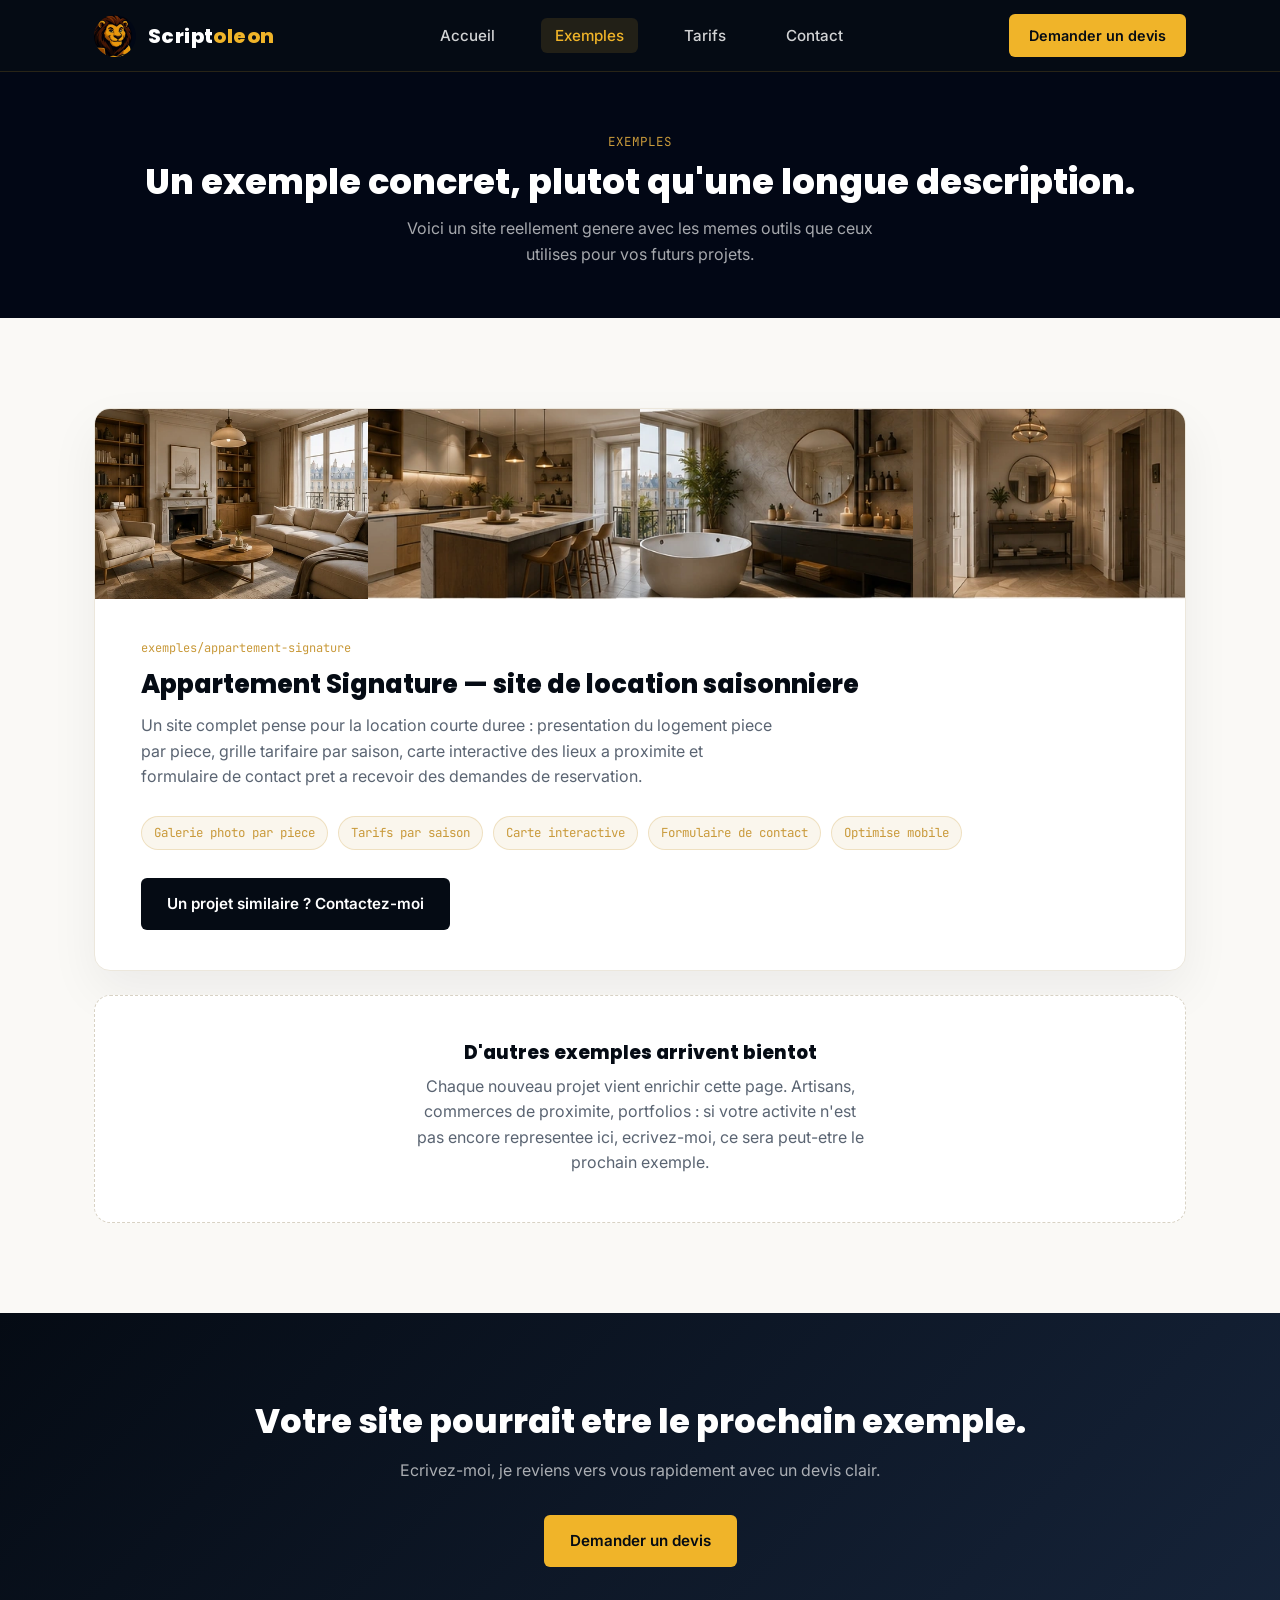
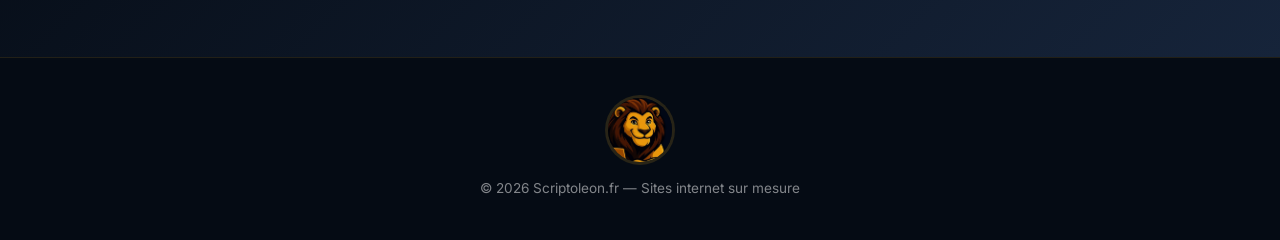
==== exemples.html @ 13a3fce4 "premier upload premier upload" ====
<!DOCTYPE html>
<html lang="fr">
<head>
<meta charset="UTF-8">
<meta name="viewport" content="width=device-width, initial-scale=1.0">
<title>Exemples | Scriptoleon</title>
<meta name="description" content="Decouvrez un exemple concret de site cree par Scriptoleon : presentation, tarifs, carte interactive et formulaire de contact.">
<meta name="theme-color" content="#050b14">
<link rel="stylesheet" href="styles.css">
</head>
<body>

<nav class="nav-bar">
    <div class="nav-interieur">
        <a href="index.html" class="nav-marque">
            <img src="images/lion-logo.webp" alt="Scriptoleon">
            <span>Script<em>oleon</em></span>
        </a>
        <ul class="nav-liens">
            <li><a href="index.html">Accueil</a></li>
            <li><a href="exemples.html" class="actif">Exemples</a></li>
            <li><a href="tarifs.html">Tarifs</a></li>
            <li><a href="contact.html">Contact</a></li>
        </ul>
        <a href="contact.html" class="nav-cta desktop">Demander un devis</a>
        <button class="nav-burger" id="navBurger" aria-label="Menu" aria-expanded="false">
            <span></span><span></span><span></span>
        </button>
    </div>
    <div class="nav-mobile" id="navMobile">
        <a href="index.html">Accueil</a>
        <a href="exemples.html" class="actif">Exemples</a>
        <a href="tarifs.html">Tarifs</a>
        <a href="contact.html">Contact</a>
        <a href="contact.html" class="nav-cta">Demander un devis</a>
    </div>
</nav>

<header class="hero-page">
    <div class="conteneur">
        <span class="section-eyebrow">Exemples</span>
        <h1>Un exemple concret, plutot qu'une longue description.</h1>
        <p>Voici un site reellement genere avec les memes outils que ceux utilises pour vos futurs projets.</p>
    </div>
</header>

<section>
    <div class="conteneur">

        <div class="exemple-grand">
            <div class="exemple-grille-photos">
                <img src="images/exemple-salon.webp" alt="Salon">
                <img src="images/exemple-cuisine.webp" alt="Cuisine">
                <img src="images/exemple-sdb.webp" alt="Salle de bain">
                <img src="images/exemple-entree.webp" alt="Entree">
            </div>
            <div class="exemple-grand-contenu">
                <span class="exemple-tag mono">exemples/appartement-signature</span>
                <h2>Appartement Signature — site de location saisonniere</h2>
                <p>
                    Un site complet pense pour la location courte duree : presentation
                    du logement piece par piece, grille tarifaire par saison, carte
                    interactive des lieux a proximite et formulaire de contact pret
                    a recevoir des demandes de reservation.
                </p>
                <div class="exemple-fonctionnalites">
                    <span>Galerie photo par piece</span>
                    <span>Tarifs par saison</span>
                    <span>Carte interactive</span>
                    <span>Formulaire de contact</span>
                    <span>Optimise mobile</span>
                </div>
                <div class="exemple-grand-boutons">
                    <a href="contact.html" class="btn btn-navy">Un projet similaire ? Contactez-moi</a>
                </div>
            </div>
        </div>

        <div class="a-venir">
            <h3>D'autres exemples arrivent bientot</h3>
            <p>
                Chaque nouveau projet vient enrichir cette page. Artisans,
                commerces de proximite, portfolios : si votre activite n'est pas
                encore representee ici, ecrivez-moi, ce sera peut-etre le prochain
                exemple.
            </p>
        </div>

    </div>
</section>

<section class="cta-final">
    <div class="conteneur">
        <h2>Votre site pourrait etre le prochain exemple.</h2>
        <p>Ecrivez-moi, je reviens vers vous rapidement avec un devis clair.</p>
        <a href="contact.html" class="btn btn-or">Demander un devis</a>
    </div>
</section>

<footer>
    <div class="conteneur">
        <img src="images/lion-logo.webp" alt="Scriptoleon" class="lion-mini">
        <p>&copy; 2026 Scriptoleon.fr — Sites internet sur mesure</p>
    </div>
</footer>

<script>
    const burger = document.getElementById('navBurger');
    const menuMobile = document.getElementById('navMobile');
    burger.addEventListener('click', () => {
        const ouvert = menuMobile.classList.toggle('ouvert');
        burger.classList.toggle('ouvert', ouvert);
        burger.setAttribute('aria-expanded', ouvert);
    });
</script>
</body>
</html>
---- styles.css ----
/* ============================================================
   SCRIPTOLEON.FR — Feuille de styles principale
   Palette : bleu marine + or (identite propre du createur,
   distincte du chocolat/or utilise pour les sites clients)
   ============================================================ */

@import url('https://fonts.googleapis.com/css2?family=Poppins:wght@600;700;800&family=Inter:wght@400;500;600&family=JetBrains+Mono:wght@400;500&display=swap');

:root {
    --navy: #050b14;
    --navy-2: #0d1826;
    --navy-3: #16243a;
    --or: #f0b429;
    --or-doux: #c99a3b;
    --creme: #faf9f6;
    --texte-sombre: #14181f;
    --texte-att: #5a6472;
    --blanc: #ffffff;
}

* { box-sizing: border-box; margin: 0; padding: 0; -webkit-tap-highlight-color: transparent; }

html { scroll-behavior: smooth; }

body {
    font-family: 'Inter', sans-serif;
    color: var(--texte-sombre);
    background: var(--creme);
    line-height: 1.6;
}

h1, h2, h3 {
    font-family: 'Poppins', sans-serif;
    font-weight: 800;
    line-height: 1.15;
}

.mono {
    font-family: 'JetBrains Mono', monospace;
}

a { text-decoration: none; color: inherit; }

img { max-width: 100%; display: block; }

.conteneur {
    max-width: 1140px;
    margin: 0 auto;
    padding: 0 24px;
}

/* ============================================================
   NAVIGATION
   ============================================================ */
.nav-bar {
    background: var(--navy);
    position: sticky;
    top: 0;
    z-index: 100;
    border-bottom: 1px solid rgba(240, 180, 41, 0.15);
}

.nav-interieur {
    max-width: 1140px;
    margin: 0 auto;
    padding: 14px 24px;
    display: flex;
    align-items: center;
    justify-content: space-between;
}

.nav-marque {
    display: flex;
    align-items: center;
    gap: 12px;
}

.nav-marque img {
    width: 42px;
    height: 42px;
    border-radius: 50%;
    object-fit: cover;
}

.nav-marque span {
    font-family: 'Poppins', sans-serif;
    font-weight: 800;
    font-size: 1.25rem;
    color: var(--blanc);
    letter-spacing: 0.02em;
}

.nav-marque span em {
    font-style: normal;
    color: var(--or);
}

.nav-liens {
    display: flex;
    gap: 32px;
    list-style: none;
}

.nav-liens a {
    color: rgba(255,255,255,0.82);
    font-size: 0.95rem;
    font-weight: 500;
    padding: 8px 14px;
    border-radius: 6px;
    transition: color 0.2s, background 0.2s;
}

.nav-liens a:hover {
    color: var(--or);
    background: rgba(240, 180, 41, 0.09);
}

.nav-liens a.actif {
    color: var(--or);
    background: rgba(240, 180, 41, 0.12);
}

.nav-cta {
    background: var(--or);
    color: var(--navy) !important;
    padding: 10px 20px;
    border-radius: 6px;
    font-weight: 600;
    font-size: 0.9rem;
    transition: transform 0.15s, box-shadow 0.15s;
}

.nav-cta:hover {
    transform: translateY(-1px);
    box-shadow: 0 6px 16px rgba(240, 180, 41, 0.35);
}

.nav-burger {
    display: none;
    flex-direction: column;
    gap: 5px;
    background: none;
    border: none;
    cursor: pointer;
    padding: 6px;
    z-index: 110;
}
.nav-burger span {
    width: 24px;
    height: 2px;
    background: var(--or);
    transition: transform 0.25s, opacity 0.25s;
}
.nav-burger.ouvert span:nth-child(1) { transform: translateY(7px) rotate(45deg); }
.nav-burger.ouvert span:nth-child(2) { opacity: 0; }
.nav-burger.ouvert span:nth-child(3) { transform: translateY(-7px) rotate(-45deg); }

.nav-mobile {
    display: none;
    flex-direction: column;
    background: var(--navy-2);
    border-top: 1px solid rgba(240,180,41,0.15);
    padding: 10px 24px 20px;
}
.nav-mobile.ouvert { display: flex; }

.nav-mobile a {
    color: rgba(255,255,255,0.82);
    padding: 13px 10px;
    font-weight: 500;
    border-radius: 6px;
    transition: color 0.2s, background 0.2s;
}
.nav-mobile a:hover,
.nav-mobile a.actif {
    color: var(--or);
    background: rgba(240, 180, 41, 0.09);
}
.nav-mobile .nav-cta {
    display: inline-block;
    text-align: center;
    margin-top: 10px;
    background: var(--or) !important;
    color: var(--navy) !important;
}
.nav-mobile .nav-cta:hover {
    background: var(--or) !important;
    transform: translateY(-1px);
}

/* ============================================================
   HERO
   ============================================================ */
.hero {
    background: #020715;
    background-image:
        radial-gradient(circle at 85% 20%, rgba(240,180,41,0.10), transparent 45%);
    padding: 70px 0 0 0;
    overflow: hidden;
}

.hero-interieur {
    max-width: 1140px;
    margin: 0 auto;
    padding: 0 24px;
    display: grid;
    grid-template-columns: 1.1fr 0.9fr;
    align-items: center;
    gap: 40px;
}

.hero-eyebrow {
    display: inline-flex;
    align-items: center;
    gap: 8px;
    font-family: 'JetBrains Mono', monospace;
    font-size: 0.78rem;
    color: var(--or);
    background: rgba(240, 180, 41, 0.09);
    border: 1px solid rgba(240, 180, 41, 0.3);
    padding: 6px 12px;
    border-radius: 100px;
    margin-bottom: 22px;
}

.hero h1 {
    color: var(--blanc);
    font-size: 2.7rem;
    margin-bottom: 20px;
}

.hero h1 em {
    font-style: normal;
    color: var(--or);
}

.hero p.lead {
    color: rgba(255,255,255,0.72);
    font-size: 1.08rem;
    max-width: 480px;
    margin-bottom: 32px;
}

.hero-boutons {
    display: flex;
    gap: 14px;
    flex-wrap: wrap;
}

.btn {
    display: inline-block;
    padding: 14px 26px;
    border-radius: 6px;
    font-weight: 600;
    font-size: 0.95rem;
    transition: transform 0.15s, box-shadow 0.15s, background 0.15s;
}

.btn-or {
    background: var(--or);
    color: var(--navy);
}
.btn-or:hover {
    transform: translateY(-2px);
    box-shadow: 0 10px 24px rgba(240, 180, 41, 0.3);
}
.btn-or:active,
.btn-or:focus,
.btn-or:visited {
    background: var(--or);
    color: var(--navy);
}

.btn-outline {
    background: transparent;
    color: var(--blanc);
    border: 1px solid rgba(255,255,255,0.3);
}
.btn-outline:hover {
    border-color: var(--or);
    color: var(--or);
}

.hero-image {
    position: relative;
    display: flex;
    justify-content: center;
    align-self: end;
}
.hero-image img {
    width: 100%;
    max-width: 460px;
}

/* ============================================================
   TERMINAL DECORATIF (element signature)
   ============================================================ */
.terminal {
    background: var(--navy-2);
    border: 1px solid rgba(240,180,41,0.2);
    border-radius: 10px;
    overflow: hidden;
    font-family: 'JetBrains Mono', monospace;
    font-size: 0.85rem;
    box-shadow: 0 20px 50px rgba(0,0,0,0.35);
}
.terminal-barre {
    background: var(--navy-3);
    padding: 10px 14px;
    display: flex;
    gap: 6px;
}
.terminal-barre span {
    width: 10px; height: 10px; border-radius: 50%;
    background: rgba(255,255,255,0.2);
}
.terminal-corps {
    padding: 18px 20px;
    color: #cdd6e3;
}
.terminal-corps .prompt { color: var(--or); }
.terminal-corps .succes { color: #7bc98d; }
.terminal-corps div { margin-bottom: 6px; }

/* ============================================================
   SECTIONS GENERALES
   ============================================================ */
section {
    padding: 90px 0;
}

.section-eyebrow {
    font-family: 'JetBrains Mono', monospace;
    font-size: 0.78rem;
    color: var(--or-doux);
    text-transform: uppercase;
    letter-spacing: 0.08em;
    margin-bottom: 10px;
    display: block;
}

.section-titre {
    font-size: 2rem;
    margin-bottom: 16px;
    max-width: 600px;
}

.section-intro {
    color: var(--texte-att);
    max-width: 560px;
    margin-bottom: 50px;
    font-size: 1.02rem;
}

/* --- Etapes (processus, numerotation justifiee : ordre reel) --- */
.etapes {
    display: grid;
    grid-template-columns: repeat(3, 1fr);
    gap: 30px;
}

.etape {
    background: var(--blanc);
    border: 1px solid #ece7dc;
    border-radius: 12px;
    padding: 32px 26px;
    position: relative;
}

.etape .numero {
    font-family: 'JetBrains Mono', monospace;
    font-size: 0.85rem;
    color: var(--or-doux);
    background: rgba(201, 154, 59, 0.1);
    display: inline-block;
    padding: 4px 10px;
    border-radius: 100px;
    margin-bottom: 18px;
}

.etape h3 {
    font-size: 1.15rem;
    margin-bottom: 10px;
    color: var(--navy);
}

.etape p {
    color: var(--texte-att);
    font-size: 0.95rem;
}

/* --- Section sombre (pourquoi Scriptoleon) --- */
.section-sombre {
    background: var(--navy);
    color: var(--blanc);
}
.section-sombre .section-titre { color: var(--blanc); }
.section-sombre .section-intro { color: rgba(255,255,255,0.65); }

.atouts {
    display: grid;
    grid-template-columns: repeat(2, 1fr);
    gap: 24px 40px;
}

.atout {
    display: flex;
    gap: 16px;
}

.atout .puce {
    width: 38px; height: 38px;
    background: rgba(240,180,41,0.12);
    border: 1px solid rgba(240,180,41,0.3);
    border-radius: 8px;
    display: flex; align-items: center; justify-content: center;
    color: var(--or);
    font-family: 'JetBrains Mono', monospace;
    font-weight: 600;
    flex-shrink: 0;
}

.atout h3 {
    font-size: 1.02rem;
    margin-bottom: 6px;
    color: var(--blanc);
}
.atout p {
    color: rgba(255,255,255,0.6);
    font-size: 0.92rem;
}

/* --- Exemple concret --- */
.exemple-carte {
    background: var(--blanc);
    border: 1px solid #ece7dc;
    border-radius: 16px;
    overflow: hidden;
    display: grid;
    grid-template-columns: 1fr 1fr;
    box-shadow: 0 20px 50px rgba(20, 24, 31, 0.06);
}

.exemple-texte {
    padding: 46px;
    display: flex;
    flex-direction: column;
    justify-content: center;
}

.exemple-tag {
    font-family: 'JetBrains Mono', monospace;
    font-size: 0.75rem;
    color: var(--or-doux);
    margin-bottom: 14px;
}

.exemple-texte h3 {
    color: var(--navy);
    font-size: 1.4rem;
    margin-bottom: 12px;
}
.exemple-texte p {
    color: var(--texte-att);
    margin-bottom: 24px;
    font-size: 0.96rem;
}

.exemple-image {
    background: var(--navy);
    position: relative;
}
.exemple-image img {
    width: 100%;
    height: 100%;
    object-fit: cover;
    opacity: 0.92;
}

/* --- CTA final --- */
.cta-final {
    background: linear-gradient(135deg, var(--navy) 0%, var(--navy-3) 100%);
    text-align: center;
    padding: 90px 0;
}
.cta-final h2 {
    color: var(--blanc);
    font-size: 2.1rem;
    margin-bottom: 16px;
}
.cta-final p {
    color: rgba(255,255,255,0.65);
    margin-bottom: 32px;
}

/* ============================================================
   FOOTER
   ============================================================ */
footer {
    background: var(--navy);
    border-top: 1px solid rgba(240,180,41,0.12);
    padding: 40px 0;
    text-align: center;
}
footer p {
    color: rgba(255,255,255,0.5);
    font-size: 0.85rem;
}
footer .lion-mini {
    width: 64px; height: 64px;
    border-radius: 50%;
    object-fit: cover;
    margin: 0 auto 16px;
    box-shadow: 0 0 0 3px rgba(240,180,41,0.15);
}

/* ============================================================
   PAGES SECONDAIRES — petit hero
   ============================================================ */
.hero-page {
    background: #020715;
    padding: 60px 0 50px;
    text-align: center;
}
.hero-page .section-eyebrow { justify-content: center; display: flex; }
.hero-page h1 {
    color: var(--blanc);
    font-size: 2.2rem;
    margin-bottom: 14px;
}
.hero-page p {
    color: rgba(255,255,255,0.65);
    max-width: 520px;
    margin: 0 auto;
}

/* ============================================================
   GALERIE D'EXEMPLES
   ============================================================ */
.exemple-grand {
    background: var(--blanc);
    border: 1px solid #ece7dc;
    border-radius: 16px;
    overflow: hidden;
    box-shadow: 0 20px 50px rgba(20, 24, 31, 0.06);
    margin-bottom: 24px;
}

.exemple-grille-photos {
    display: grid;
    grid-template-columns: repeat(4, 1fr);
}
.exemple-grille-photos img {
    width: 100%;
    height: 190px;
    object-fit: cover;
}

.exemple-grand-contenu {
    padding: 40px 46px;
}

.exemple-grand-contenu .exemple-tag {
    margin-bottom: 12px;
    display: block;
}

.exemple-grand-contenu h2 {
    color: var(--navy);
    font-size: 1.6rem;
    margin-bottom: 14px;
}

.exemple-grand-contenu p {
    color: var(--texte-att);
    max-width: 640px;
    margin-bottom: 26px;
}

.exemple-fonctionnalites {
    display: flex;
    flex-wrap: wrap;
    gap: 10px;
    margin-bottom: 28px;
}
.exemple-fonctionnalites span {
    font-family: 'JetBrains Mono', monospace;
    font-size: 0.78rem;
    background: rgba(201, 154, 59, 0.09);
    color: var(--or-doux);
    border: 1px solid rgba(201, 154, 59, 0.25);
    padding: 6px 12px;
    border-radius: 100px;
}

.exemple-grand-boutons {
    display: flex;
    gap: 14px;
    flex-wrap: wrap;
}

.btn-navy {
    background: var(--navy);
    color: var(--blanc);
}
.btn-navy:hover {
    transform: translateY(-2px);
    box-shadow: 0 10px 24px rgba(5, 11, 20, 0.25);
}

.a-venir {
    background: var(--blanc);
    border: 1px dashed #d8d2c4;
    border-radius: 16px;
    padding: 46px;
    text-align: center;
}
.a-venir h3 {
    color: var(--navy);
    font-size: 1.15rem;
    margin-bottom: 10px;
}
.a-venir p {
    color: var(--texte-att);
    max-width: 460px;
    margin: 0 auto;
}

@media (max-width: 860px) {
    .exemple-grille-photos { grid-template-columns: repeat(2, 1fr); }
}

/* ============================================================
   CARTES TARIFAIRES
   ============================================================ */
.grille-tarifs {
    display: grid;
    grid-template-columns: repeat(3, 1fr);
    gap: 26px;
    margin-bottom: 60px;
}

.carte-tarif {
    background: var(--blanc);
    border: 1px solid #ece7dc;
    border-radius: 16px;
    padding: 36px 30px;
    display: flex;
    flex-direction: column;
}

.carte-tarif.mise-en-avant {
    border: 2px solid var(--or);
    box-shadow: 0 20px 50px rgba(240, 180, 41, 0.12);
    position: relative;
}

.badge-populaire {
    position: absolute;
    top: -13px;
    left: 30px;
    background: var(--or);
    color: var(--navy);
    font-size: 0.72rem;
    font-weight: 700;
    padding: 4px 12px;
    border-radius: 100px;
    text-transform: uppercase;
    letter-spacing: 0.04em;
}

.carte-tarif h3 {
    color: var(--navy);
    font-size: 1.15rem;
    margin-bottom: 8px;
}

.carte-tarif .description-carte {
    color: var(--texte-att);
    font-size: 0.9rem;
    margin-bottom: 20px;
}

.carte-tarif .prix {
    font-family: 'Poppins', sans-serif;
    font-weight: 800;
    font-size: 2.1rem;
    color: var(--navy);
    margin-bottom: 4px;
}
.carte-tarif .prix span {
    font-size: 0.95rem;
    font-weight: 500;
    color: var(--texte-att);
}

.carte-tarif .a-partir-de {
    font-family: 'JetBrains Mono', monospace;
    font-size: 0.72rem;
    color: var(--or-doux);
    text-transform: uppercase;
    letter-spacing: 0.05em;
    margin-bottom: 22px;
}

.liste-inclus {
    list-style: none;
    margin-bottom: 28px;
    flex-grow: 1;
}
.liste-inclus li {
    display: flex;
    gap: 10px;
    padding: 8px 0;
    font-size: 0.92rem;
    color: var(--texte-sombre);
    border-bottom: 1px solid #f2eee4;
}
.liste-inclus li:last-child { border-bottom: none; }
.liste-inclus li::before {
    content: "✓";
    color: var(--or-doux);
    font-weight: 700;
    flex-shrink: 0;
}

.carte-tarif .btn { text-align: center; }

.precisions {
    background: var(--blanc);
    border: 1px solid #ece7dc;
    border-radius: 16px;
    padding: 40px 44px;
    display: grid;
    grid-template-columns: 1fr 1fr;
    gap: 40px;
}
.precisions h3 {
    color: var(--navy);
    font-size: 1.05rem;
    margin-bottom: 14px;
}
.precisions ul {
    list-style: none;
}
.precisions li {
    color: var(--texte-att);
    font-size: 0.92rem;
    padding: 6px 0;
    padding-left: 18px;
    position: relative;
}
.precisions li::before {
    content: "—";
    position: absolute;
    left: 0;
    color: var(--or-doux);
}

@media (max-width: 860px) {
    .grille-tarifs { grid-template-columns: 1fr; }
    .precisions { grid-template-columns: 1fr; }
}

/* ============================================================
   PAGE CONTACT
   ============================================================ */
.contact-grille-page {
    display: grid;
    grid-template-columns: 0.85fr 1.15fr;
    gap: 50px;
    align-items: start;
}

.contact-infos h2 {
    font-size: 1.5rem;
    margin-bottom: 16px;
}
.contact-infos > p {
    color: var(--texte-att);
    margin-bottom: 32px;
}

.contact-etape {
    display: flex;
    gap: 14px;
    margin-bottom: 24px;
}
.contact-etape .rond {
    width: 30px; height: 30px;
    background: rgba(201, 154, 59, 0.1);
    color: var(--or-doux);
    border-radius: 50%;
    display: flex; align-items: center; justify-content: center;
    font-family: 'JetBrains Mono', monospace;
    font-size: 0.8rem;
    font-weight: 600;
    flex-shrink: 0;
}
.contact-etape h3 {
    font-size: 0.95rem;
    color: var(--navy);
    margin-bottom: 3px;
}
.contact-etape p {
    color: var(--texte-att);
    font-size: 0.88rem;
}

.contact-direct {
    margin-top: 34px;
    padding-top: 28px;
    border-top: 1px solid #ece7dc;
}
.contact-direct h3 {
    font-size: 0.85rem;
    color: var(--texte-att);
    text-transform: uppercase;
    letter-spacing: 0.05em;
    margin-bottom: 10px;
}
.contact-direct a {
    color: var(--navy);
    font-weight: 600;
    font-size: 1.02rem;
}

.formulaire-carte {
    background: var(--blanc);
    border: 1px solid #ece7dc;
    border-radius: 16px;
    padding: 40px;
    box-shadow: 0 20px 50px rgba(20, 24, 31, 0.06);
}

.champ { margin-bottom: 20px; }
.champ label {
    display: block;
    font-size: 0.86rem;
    font-weight: 600;
    color: var(--navy);
    margin-bottom: 7px;
}
.champ input, .champ select, .champ textarea {
    width: 100%;
    padding: 12px 14px;
    border: 1px solid #dcd6c9;
    border-radius: 8px;
    font-family: 'Inter', sans-serif;
    font-size: 0.94rem;
    color: var(--texte-sombre);
    background: var(--creme);
}
.champ input:focus, .champ select:focus, .champ textarea:focus {
    outline: none;
    border-color: var(--or-doux);
    background: var(--blanc);
}
.champs-duo {
    display: grid;
    grid-template-columns: 1fr 1fr;
    gap: 16px;
}

.formulaire-carte button {
    width: 100%;
    background: var(--or);
    color: var(--navy);
    border: none;
    padding: 15px;
    border-radius: 8px;
    font-weight: 700;
    font-size: 0.98rem;
    cursor: pointer;
    font-family: 'Inter', sans-serif;
    transition: transform 0.15s, box-shadow 0.15s;
}
.formulaire-carte button:hover {
    transform: translateY(-2px);
    box-shadow: 0 10px 24px rgba(240, 180, 41, 0.3);
}

@media (max-width: 860px) {
    .contact-grille-page { grid-template-columns: 1fr; }
    .champs-duo { grid-template-columns: 1fr; }
}

@media (max-width: 860px) {
    .hero-interieur { grid-template-columns: 1fr; }
    .hero-image { order: -1; max-width: 280px; margin: 0 auto; }
    .hero h1 { font-size: 2.1rem; }
    .etapes { grid-template-columns: 1fr; }
    .atouts { grid-template-columns: 1fr; }
    .exemple-carte { grid-template-columns: 1fr; }
    .nav-liens, .nav-cta.desktop { display: none; }
    .nav-burger { display: flex; }
}
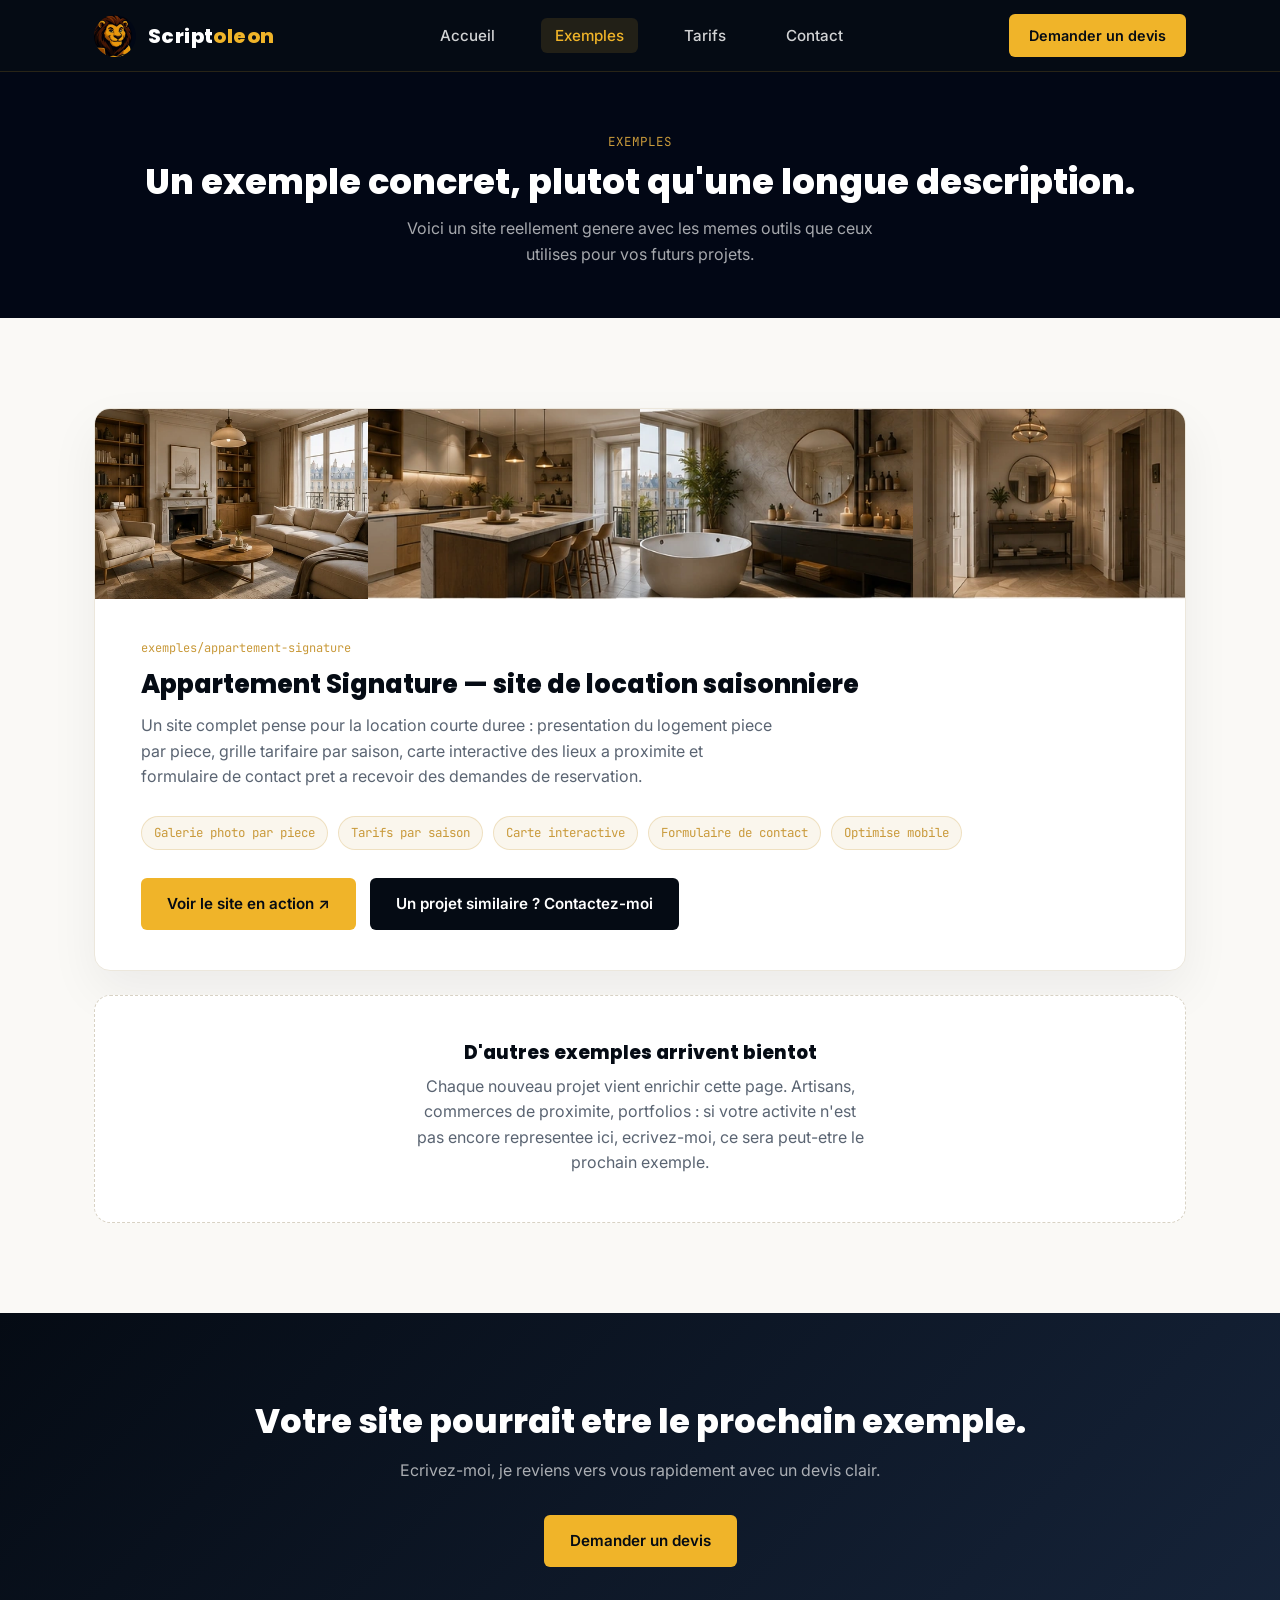
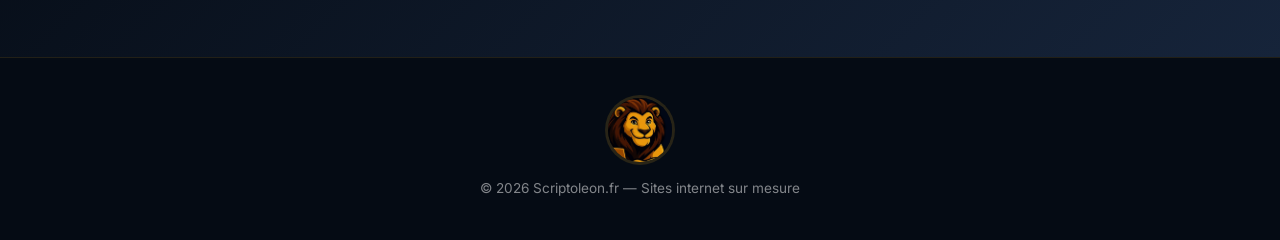
==== commit 1009f41d: "liens site demo liens site démo" ====
--- a/exemples.html
+++ b/exemples.html
@@ -71,6 +71,7 @@
                     <span>Optimise mobile</span>
                 </div>
                 <div class="exemple-grand-boutons">
+                    <a href="https://nemeth-dev.github.io/demo/index.html" class="btn btn-or" target="_blank" rel="noopener">Voir le site en action ↗</a>
                     <a href="contact.html" class="btn btn-navy">Un projet similaire ? Contactez-moi</a>
                 </div>
             </div>
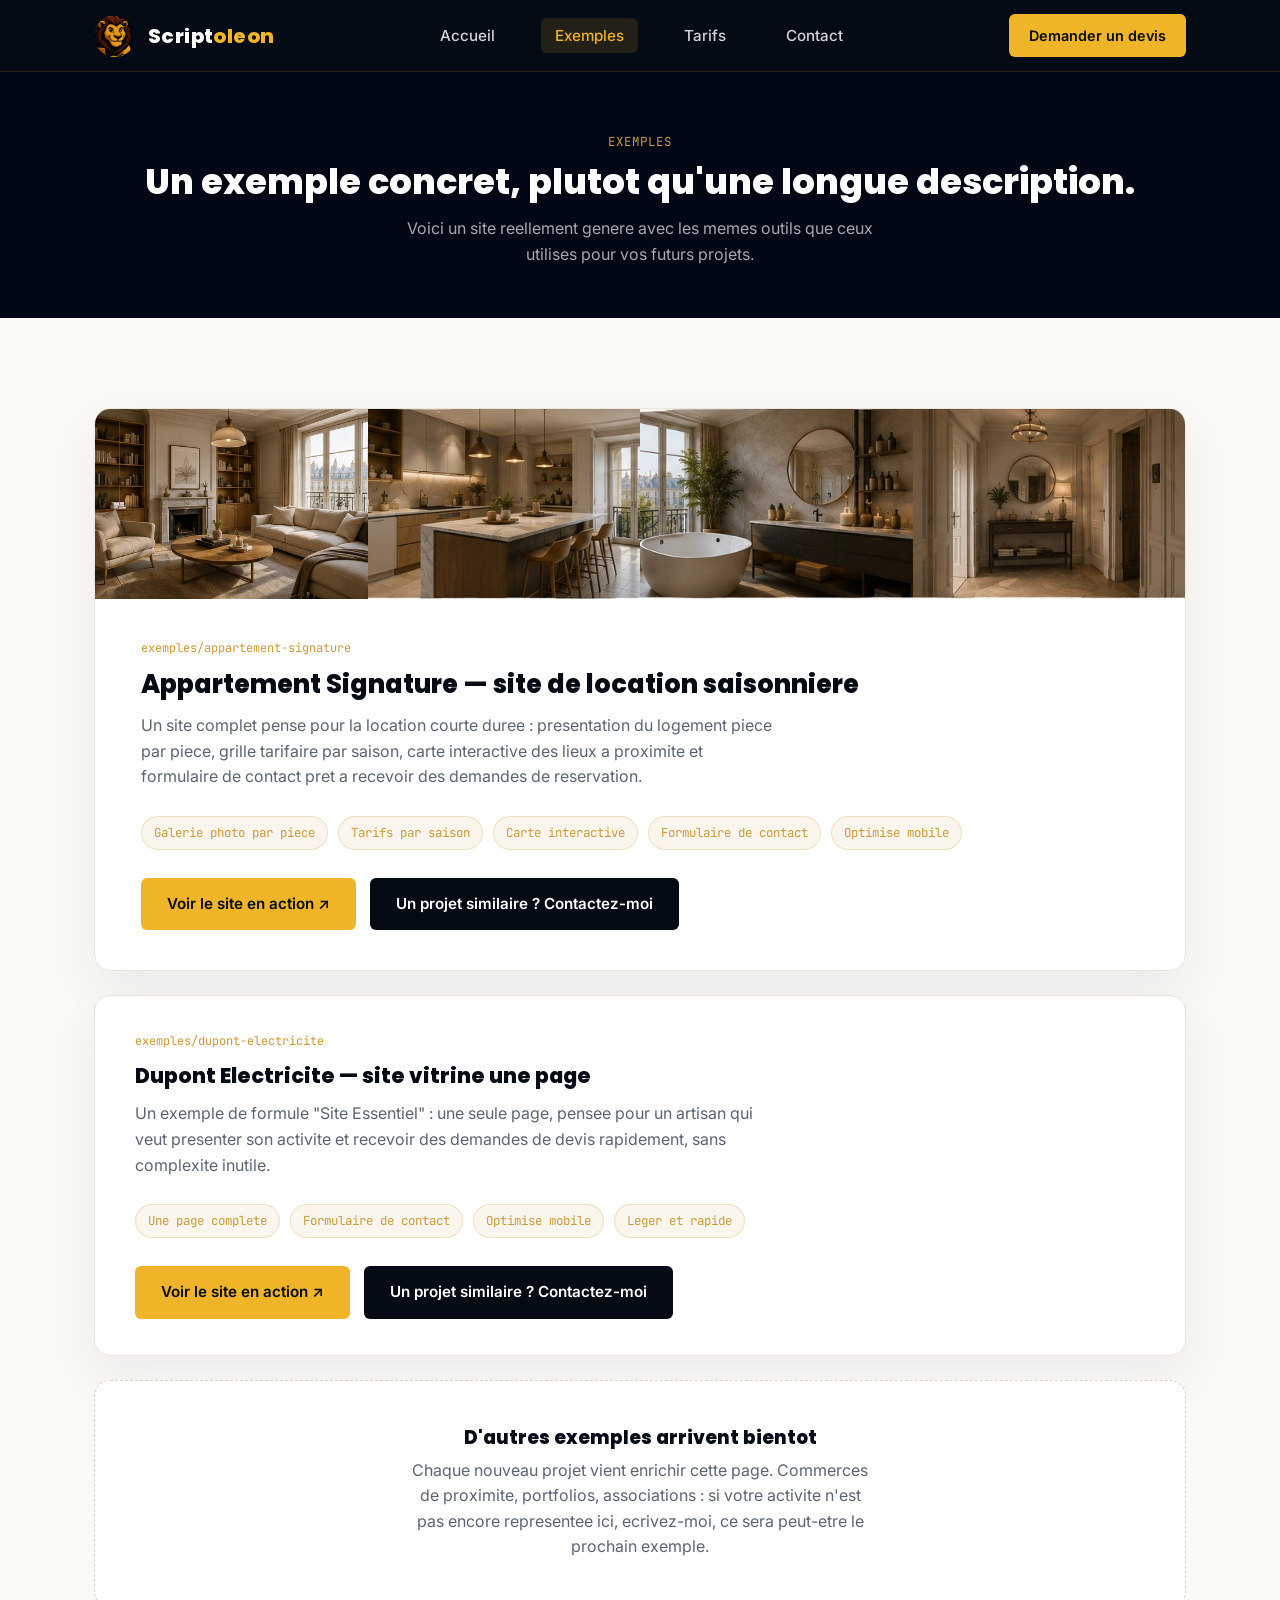
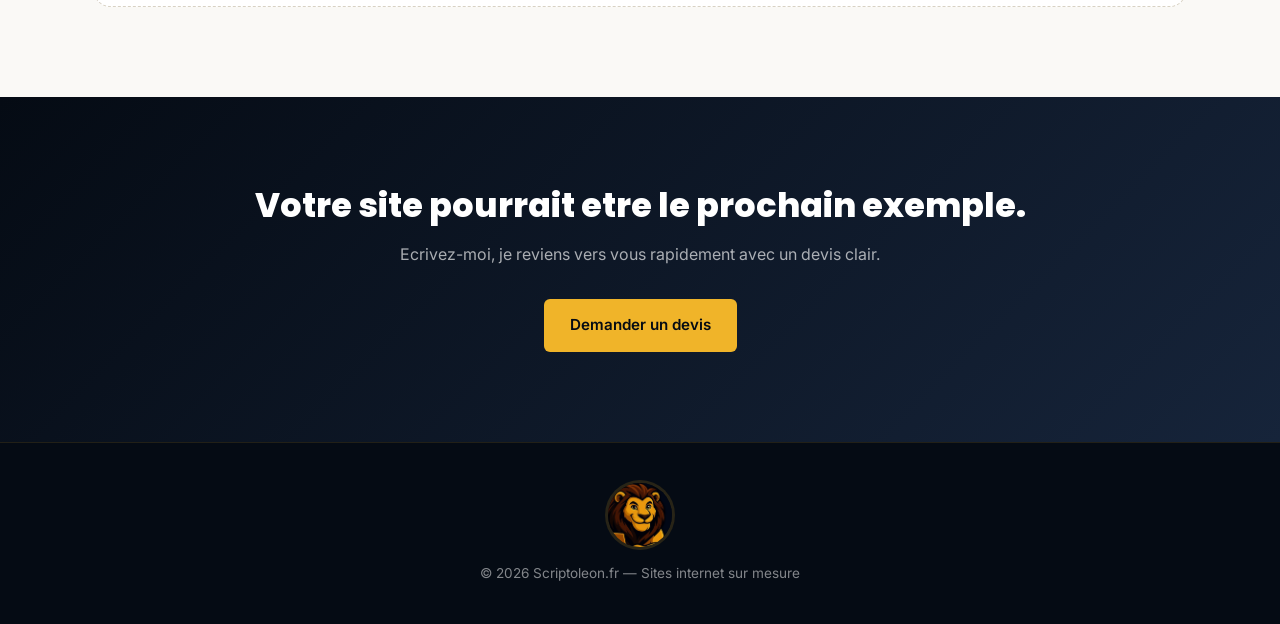
==== commit ddbdc990: "liens exemples liens exemples" ====
--- a/exemples.html
+++ b/exemples.html
@@ -77,11 +77,33 @@
             </div>
         </div>
 
+        <div class="exemple-grand" style="margin-bottom:24px;">
+            <div class="exemple-grand-contenu" style="padding:36px 40px;">
+                <span class="exemple-tag mono">exemples/dupont-electricite</span>
+                <h2 style="font-size:1.3rem;">Dupont Electricite — site vitrine une page</h2>
+                <p>
+                    Un exemple de formule "Site Essentiel" : une seule page, pensee
+                    pour un artisan qui veut presenter son activite et recevoir des
+                    demandes de devis rapidement, sans complexite inutile.
+                </p>
+                <div class="exemple-fonctionnalites">
+                    <span>Une page complete</span>
+                    <span>Formulaire de contact</span>
+                    <span>Optimise mobile</span>
+                    <span>Leger et rapide</span>
+                </div>
+                <div class="exemple-grand-boutons">
+                    <a href="https://nemeth-dev.github.io/dupont-electricite/" class="btn btn-or" target="_blank" rel="noopener">Voir le site en action ↗</a>
+                    <a href="contact.html" class="btn btn-navy">Un projet similaire ? Contactez-moi</a>
+                </div>
+            </div>
+        </div>
+
         <div class="a-venir">
             <h3>D'autres exemples arrivent bientot</h3>
             <p>
-                Chaque nouveau projet vient enrichir cette page. Artisans,
-                commerces de proximite, portfolios : si votre activite n'est pas
+                Chaque nouveau projet vient enrichir cette page. Commerces de
+                proximite, portfolios, associations : si votre activite n'est pas
                 encore representee ici, ecrivez-moi, ce sera peut-etre le prochain
                 exemple.
             </p>
